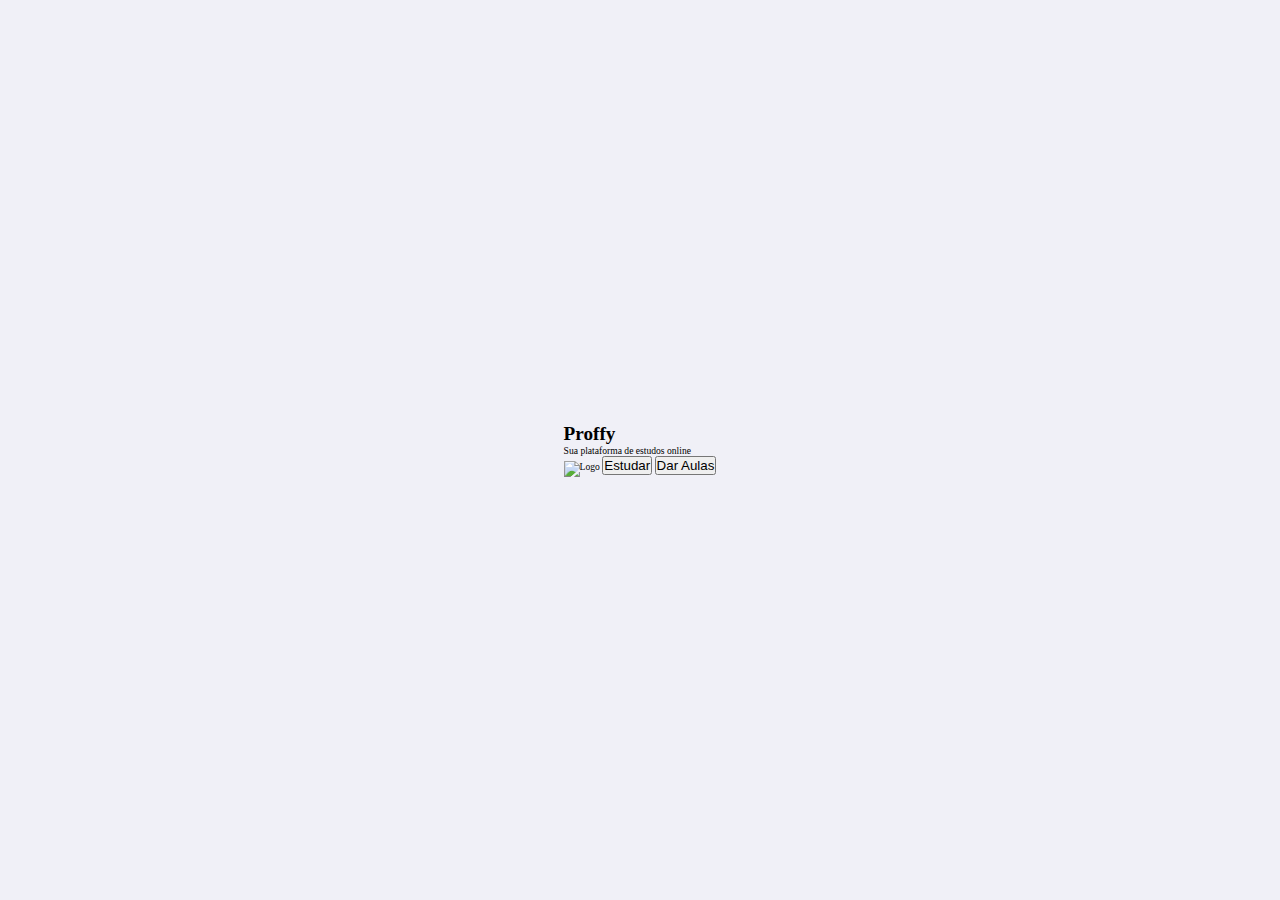
==== index.html @ 30657be7 "Link para google fonts" ====
<!DOCTYPE html>
<html lang="pt_br"> <!-- exemplo lang é um atributo no caso aqui a linguagem-->
<head>
    <meta charset="UTF-8">
    <meta name="viewport" content="width=device-width, initial-scale=1.0">
    <title>Proffy | Sua plataforma de estudos online</title>

    <link rel="stylesheet" href="style.css">


    
<link href="https://fonts.googleapis.com/css2?
family=Archivo:wght@400;700&amp;family=Poppins:wght@400;600&amp;
display=swap" rel="stylesheet">


    

</head>
<body id="page-lading">

    <div id="container">
        <h1>Proffy</h1>

        <p>Sua plataforma de estudos online</p>
        <img src="" alt="Logo">
    
        <button>Estudar</button>
        <button>Dar Aulas</button>

    </div>
    

</body>
</html>
---- style.css ----
:root {
    /*variáveis css */
    --color-background: #F0F0F7;
    --color-primary-lighter: #9871F5;
    --color-primary-light: #916BEA;
    --color-primary: #8257E5;
    --color-primary-dark: #774DD6;
    --color-primary-darker: #6842c2;
    --color-secondary: #04D361;
    --color-secondary-dark: #04BF58;
    --color-title-in-primary: #FFFFFF;
    --color-text-in-primary: #D4C2FF;
    --color-text-title: #32264D;
    --color-text-complement: #9C98A6;
    --color-text-base: #6A6180;
    --color-line-in-white: #E6E6F0;
    --color-input-background: #F8F8FC;
    --color-button-text: #FFFFFF;
    --color-box-base: #FFFFFF;
    --color-box-footer: #FAFAFC;
    --color-small-info: #C1BCCC;

    /* tamanho da font padrão: 16px ou 100% ou 1rem */
    font-size: 60%; /* controle das medidas rem */
}
* {
    margin: 0;
    padding: 0;
    box-sizing: border-box;
}
html,
body{
    height: 100vh;
}

body{
    
    background-color: var(--color-background);
    display: flex;
    align-items: center;
    justify-content: center;
}
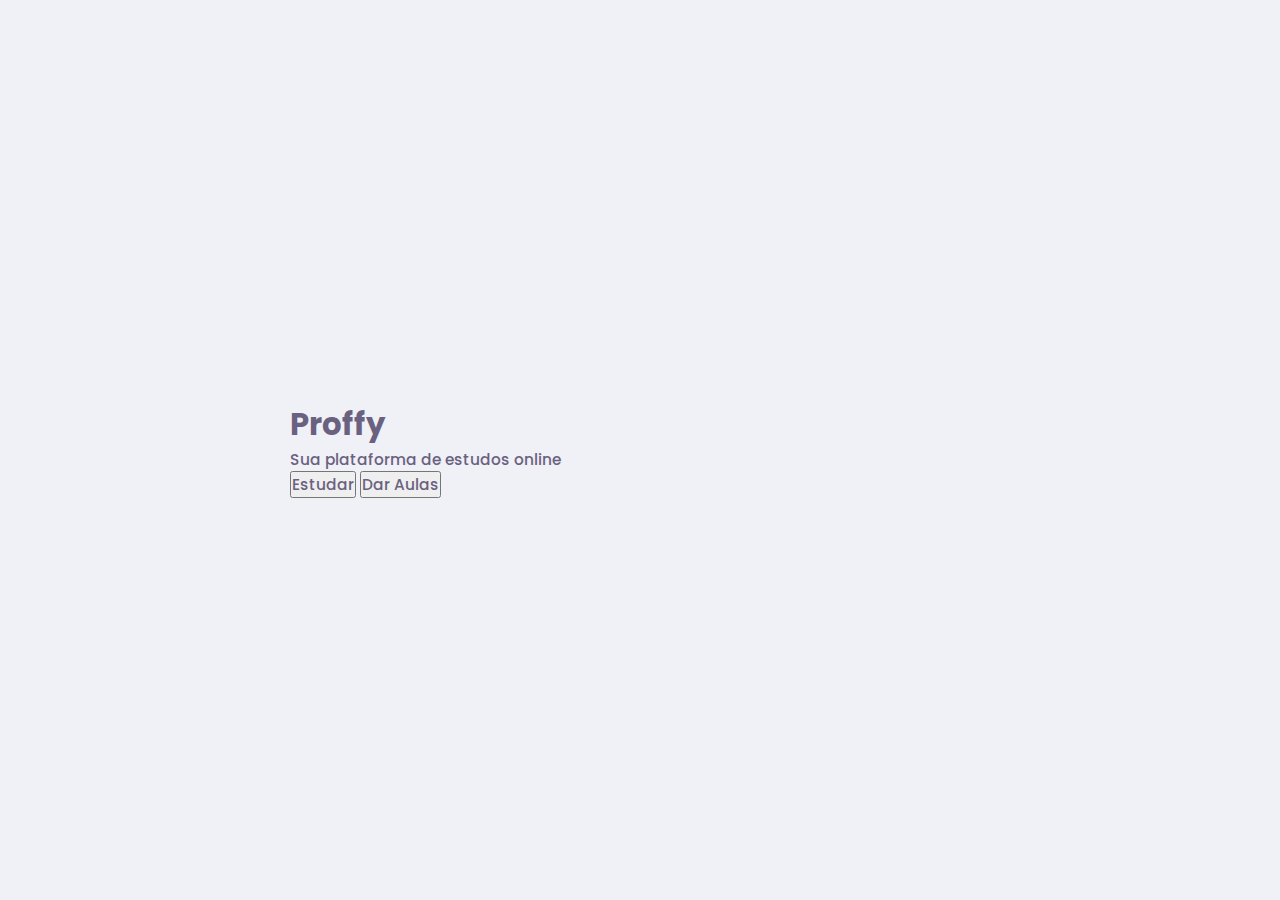
==== commit 0de0d15f: "Retirado imag quebrada e iniciado responsividade no container" ====
--- a/index.html
+++ b/index.html
@@ -7,11 +7,10 @@
 
     <link rel="stylesheet" href="style.css">
 
-
-    
-<link href="https://fonts.googleapis.com/css2?
-family=Archivo:wght@400;700&amp;family=Poppins:wght@400;600&amp;
-display=swap" rel="stylesheet">
+   
+    <link href="https://fonts.googleapis.com/css2?
+    family=Archivo:wght@400;700&amp;family=Poppins:wght@400;600&amp;
+    display=swap" rel="stylesheet">
 
 
     
@@ -23,7 +22,7 @@
         <h1>Proffy</h1>
 
         <p>Sua plataforma de estudos online</p>
-        <img src="" alt="Logo">
+        
     
         <button>Estudar</button>
         <button>Dar Aulas</button>
--- a/style.css
+++ b/style.css
@@ -30,7 +30,7 @@
 }
 html,
 body{
-    height: 100vh;
+    height: 100vh; /* altura*/
 }
 
 body{
@@ -40,4 +40,18 @@
     align-items: center;
     justify-content: center;
 }
+  /*estilizacao nas fontes dos itens abaixo */
+body,
+input,
+button,
+textarea {
+    font: 500 1.6rem Poppins;
+    color: var(--color-text-base);
+}
+
+#container { 
+    /*responsividade no container*/
+    width: 90vw; /*largura*/
+    max-width: 700px; /* se passar de 90vw o maximo da largura será 700px*/
     
+}
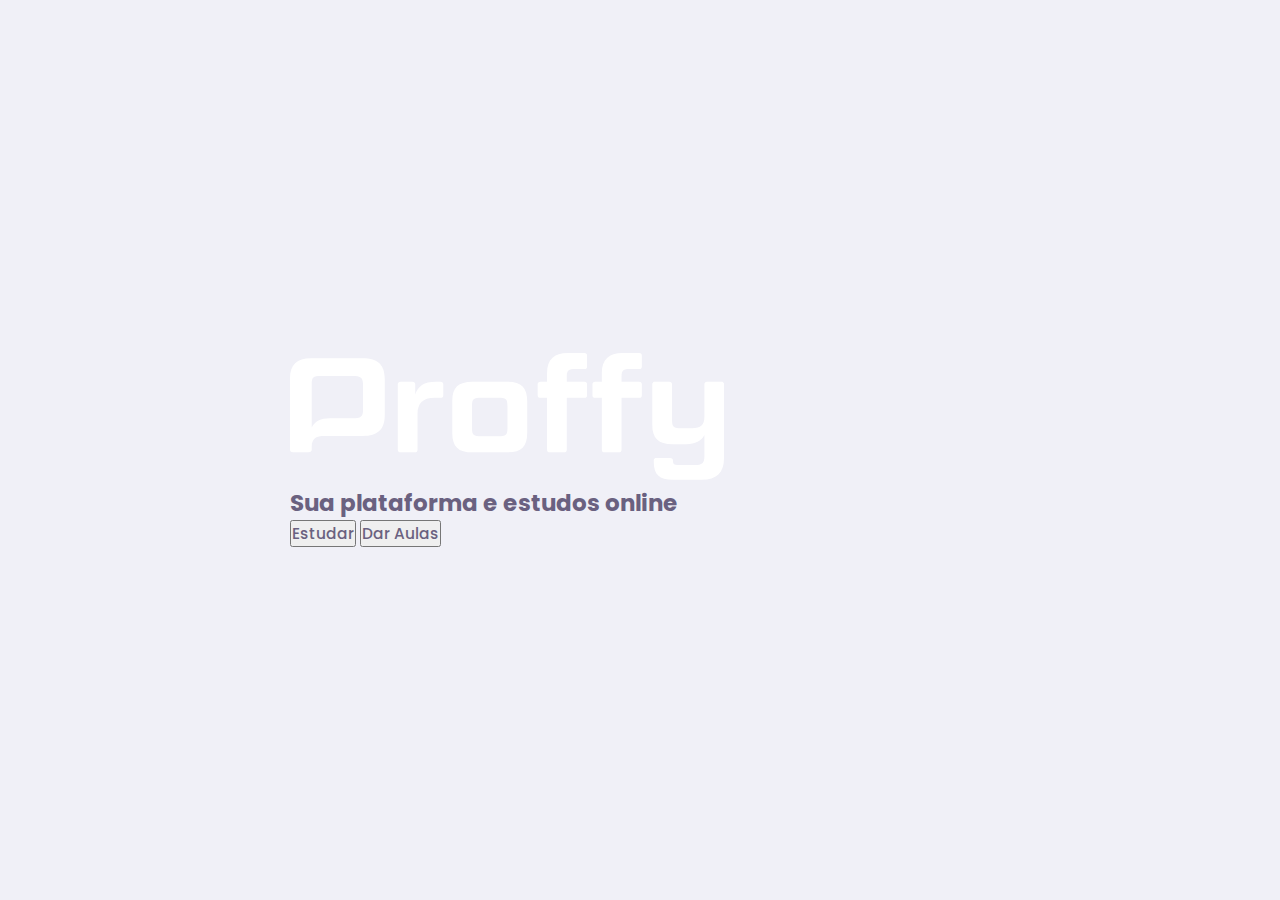
==== commit bd273718: "Mudança no body e aplicando imagem logo" ====
--- a/index.html
+++ b/index.html
@@ -19,11 +19,12 @@
 <body id="page-lading">
 
     <div id="container">
-        <h1>Proffy</h1>
+       <div class="logo-container">
+           <img src="/images/logo.svg" alt="Proffy">
+           <h2>Sua plataforma e estudos online</h2>
+       </div>
 
-        <p>Sua plataforma de estudos online</p>
-        
-    
+           
         <button>Estudar</button>
         <button>Dar Aulas</button>
 
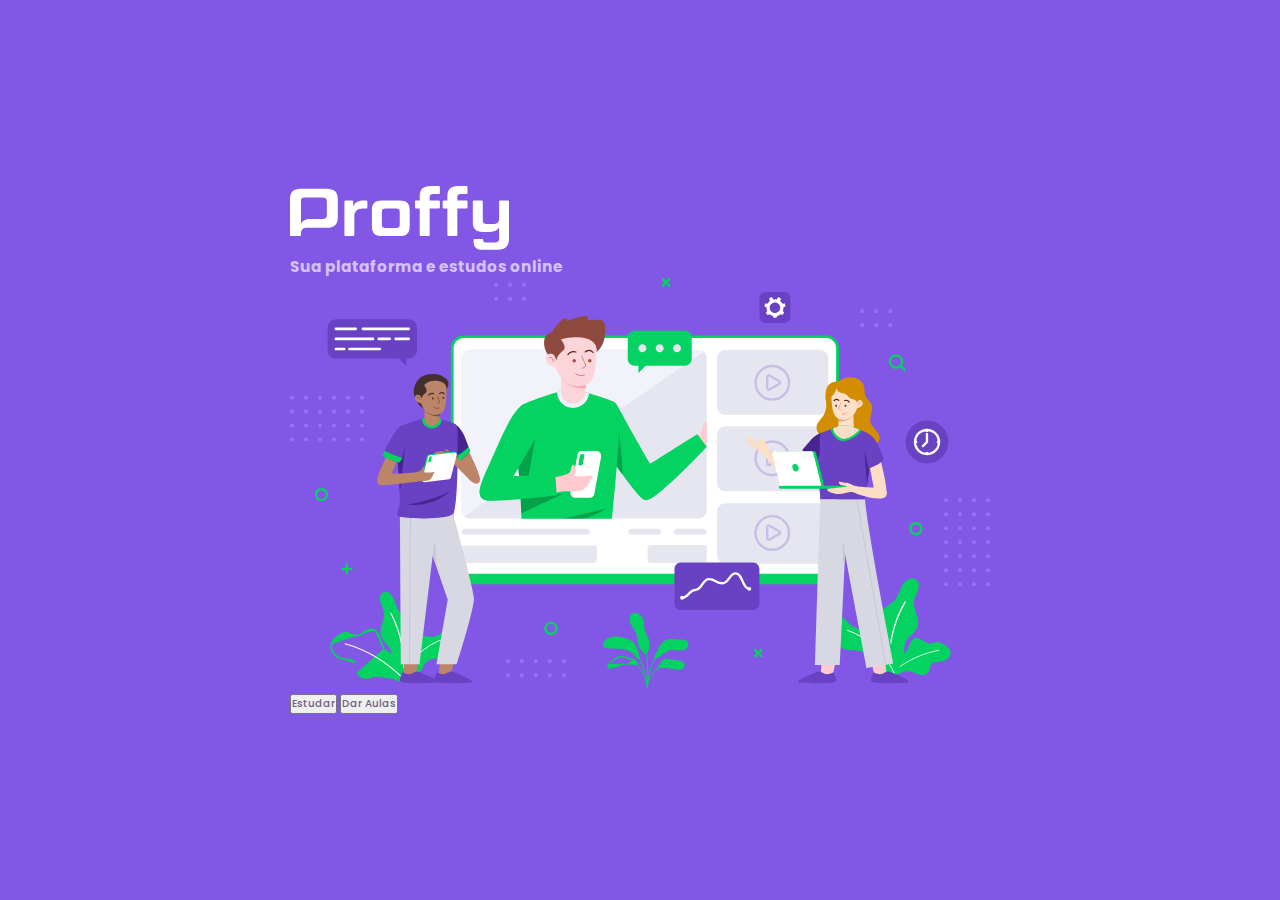
==== commit b09cf9fc: "Achado bug no index.html com erro faltando a letra (n) em landing e implementação da image landing.s" ====
--- a/index.html
+++ b/index.html
@@ -5,24 +5,25 @@
     <meta name="viewport" content="width=device-width, initial-scale=1.0">
     <title>Proffy | Sua plataforma de estudos online</title>
 
-    <link rel="stylesheet" href="style.css">
+    <link rel="stylesheet" href="/styles/main.css">
+    <link rel="stylesheet" href="/styles/partials/page-landing.css">
 
    
     <link href="https://fonts.googleapis.com/css2?
     family=Archivo:wght@400;700&amp;family=Poppins:wght@400;600&amp;
     display=swap" rel="stylesheet">
-
-
-    
+  
 
 </head>
-<body id="page-lading">
+<body id="page-landing">
 
     <div id="container">
        <div class="logo-container">
            <img src="/images/logo.svg" alt="Proffy">
            <h2>Sua plataforma e estudos online</h2>
        </div>
+
+       <img class="hero-image" src="/images/landing.svg" alt="Plataforma de Estudos">
 
            
         <button>Estudar</button>
--- a/styles/main.css
+++ b/styles/main.css
@@ -0,0 +1,57 @@
+:root {
+    /*variáveis css */
+    --color-background: #F0F0F7;
+    --color-primary-lighter: #9871F5;
+    --color-primary-light: #916BEA;
+    --color-primary: #8257E5;
+    --color-primary-dark: #774DD6;
+    --color-primary-darker: #6842c2;
+    --color-secondary: #04D361;
+    --color-secondary-dark: #04BF58;
+    --color-title-in-primary: #FFFFFF;
+    --color-text-in-primary: #D4C2FF;
+    --color-text-title: #32264D;
+    --color-text-complement: #9C98A6;
+    --color-text-base: #6A6180;
+    --color-line-in-white: #E6E6F0;
+    --color-input-background: #F8F8FC;
+    --color-button-text: #FFFFFF;
+    --color-box-base: #FFFFFF;
+    --color-box-footer: #FAFAFC;
+    --color-small-info: #C1BCCC;
+
+    /* tamanho da font padrão: 16px ou 100% ou 1rem */
+    font-size: 60%; /* controle das medidas rem */
+}
+* {
+    margin: 0;
+    padding: 0;
+    box-sizing: border-box;
+}
+html,
+body{
+    height: 100vh; /* altura*/
+}
+
+body{
+    
+    background-color: var(--color-background);
+    display: flex;
+    align-items: center;
+    justify-content: center;
+}
+  /*estilizacao nas fontes dos itens abaixo */
+body,
+input,
+button,
+textarea {
+    font: 500 1.6rem Poppins;
+    color: var(--color-text-base);
+}
+
+#container { 
+    /*responsividade no container*/
+    width: 90vw; /*largura*/
+    max-width: 700px; /* se passar de 90vw o maximo da largura será 700px*/
+    
+}
--- a/styles/partials/page-landing.css
+++ b/styles/partials/page-landing.css
@@ -0,0 +1,18 @@
+:root{
+    font-size: 40%;
+}
+
+#page-landing{
+    background: var(--color-primary);
+}
+
+#page-landing #container{
+    color: var(--color-text-in-primary);
+}
+
+.logo-container img{
+    height: 10rem;
+}
+.hero-image{
+    width: 100%;
+}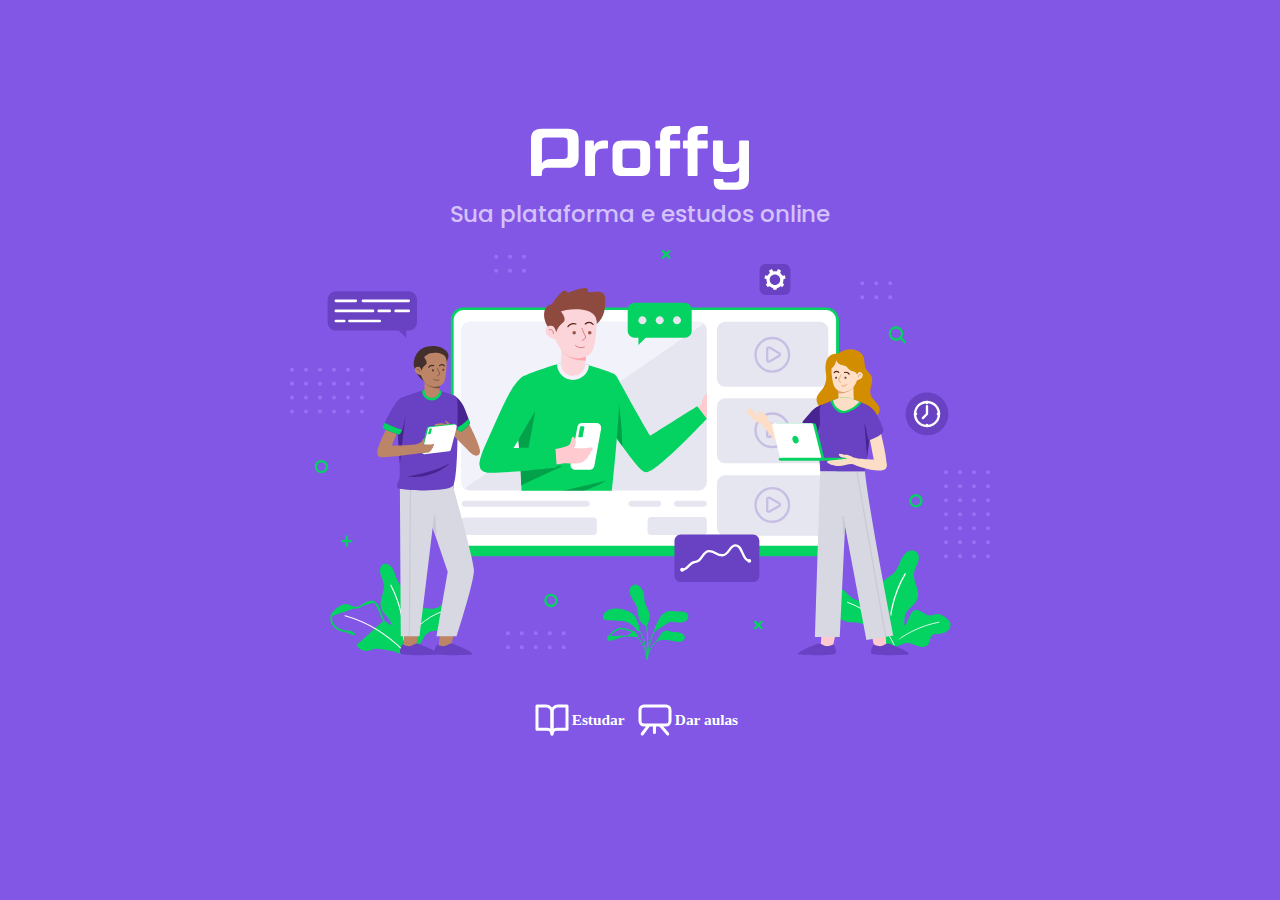
==== commit 9c7240b7: "Estilizando botões" ====
--- a/index.html
+++ b/index.html
@@ -17,18 +17,25 @@
 </head>
 <body id="page-landing">
 
+
     <div id="container">
        <div class="logo-container">
            <img src="/images/logo.svg" alt="Proffy">
            <h2>Sua plataforma e estudos online</h2>
-       </div>
+    </div>
 
-       <img class="hero-image" src="/images/landing.svg" alt="Plataforma de Estudos">
+    <img class="hero-image" src="/images/landing.svg" alt="Plataforma de Estudos">
 
            
-        <button>Estudar</button>
-        <button>Dar Aulas</button>
-
+    <div class="buttons-container">
+        <a class="study" href="/study.html">
+            <img src="/images/icons/study.svg" alt="Estudar">
+            Estudar
+        </a>
+        <a class="give-classes" href="/give-classes.html">
+            <img src="/images/icons/give-classes.svg" alt="Dar aulas">
+            Dar aulas
+        </a>
     </div>
     
 
--- a/styles/partials/page-landing.css
+++ b/styles/partials/page-landing.css
@@ -13,6 +13,42 @@
 .logo-container img{
     height: 10rem;
 }
+
+.logo-container{
+    text-align: center;
+    margin-bottom: 3.2rem;
+}
+
+.logo-container h2{
+    font-weight: 500;
+    font-size: 3.6rem;
+    line-height: 4.6rem;
+    margin-top: 0.8rem;
+}
 .hero-image{
     width: 100%;
+}
+
+.buttons-container{
+    display: flex;
+    justify-content: center;
+    margin: 3.2rem 0;
+}
+.buttons-container a{
+    width: 30rm;
+    height: 10.4rem;
+
+    border-radius: 0.8rem;
+    margin-right: 1.6rem;
+
+    font: 700 2.4rem Arquivo;
+    
+    display: flex;
+    align-items: center;
+    justify-content: center;
+
+    text-decoration: none;
+
+    color: var(--color-button-text);
+
 }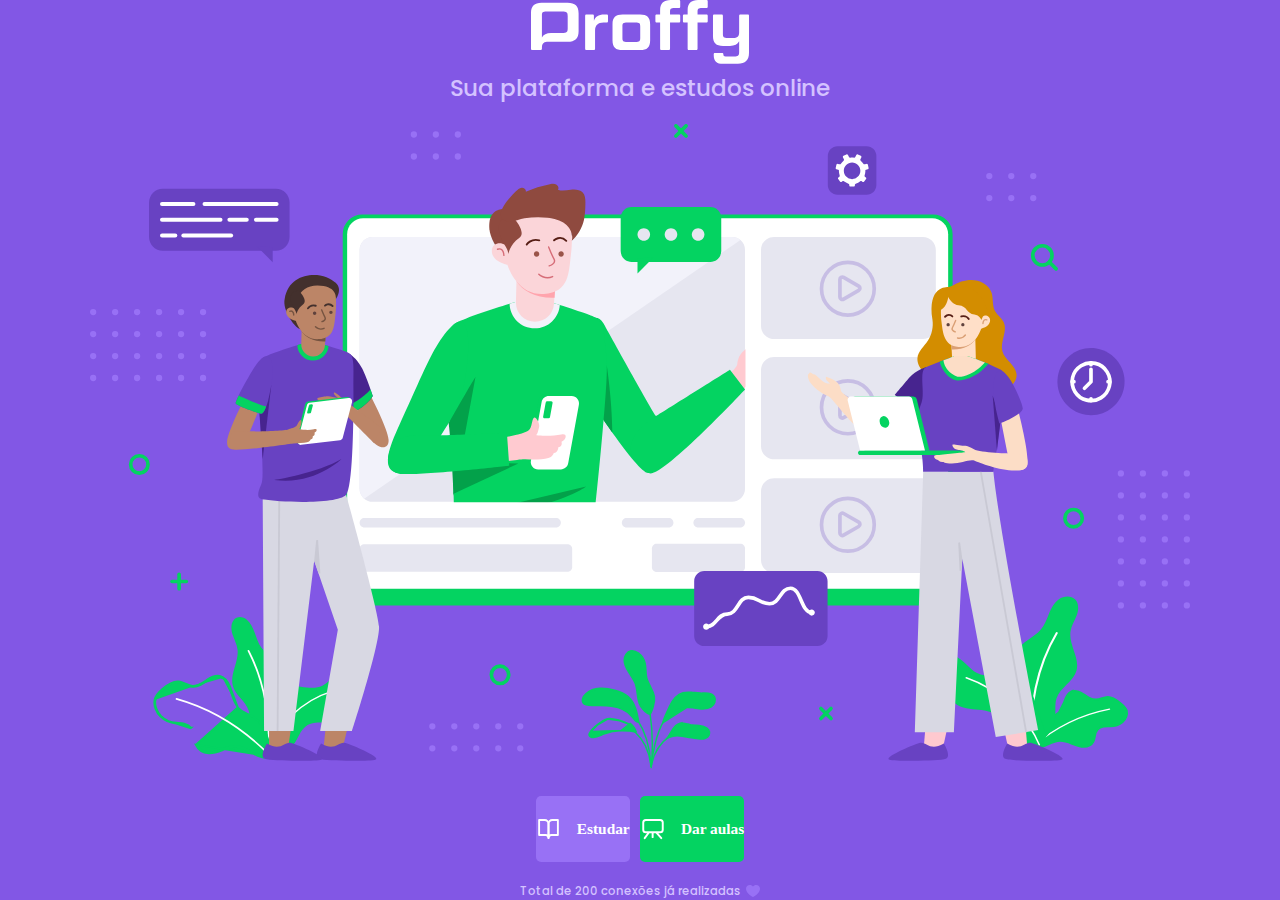
==== commit 9d7d41f9: "Finalizando estilização de botões e trabalhando com responsividade usando @media com max-width de 11" ====
--- a/index.html
+++ b/index.html
@@ -19,23 +19,30 @@
 
 
     <div id="container">
-       <div class="logo-container">
+        <div class="logo-container">
            <img src="/images/logo.svg" alt="Proffy">
            <h2>Sua plataforma e estudos online</h2>
-    </div>
+        </div>
 
-    <img class="hero-image" src="/images/landing.svg" alt="Plataforma de Estudos">
+         <img class="hero-image" src="/images/landing.svg" alt="Plataforma de Estudos">
 
            
-    <div class="buttons-container">
-        <a class="study" href="/study.html">
-            <img src="/images/icons/study.svg" alt="Estudar">
-            Estudar
-        </a>
-        <a class="give-classes" href="/give-classes.html">
-            <img src="/images/icons/give-classes.svg" alt="Dar aulas">
-            Dar aulas
-        </a>
+        <div class="buttons-container">
+            <a class="study" href="/study.html">
+                <img src="/images/icons/study.svg" alt="Estudar">
+                Estudar
+            </a>
+            <a class="give-classes" href="/give-classes.html">
+                <img src="/images/icons/give-classes.svg" alt="Dar aulas">
+                Dar aulas
+             </a>
+        </div>    
+
+
+        <p class="total-connections">
+            Total de 200 conexões já realizadas
+            <img src="/images/icons/purple-heart.svg" alt="Coração roxo">
+        </p>
     </div>
     
 
--- a/styles/partials/page-landing.css
+++ b/styles/partials/page-landing.css
@@ -1,40 +1,40 @@
-:root{
+:root {
     font-size: 40%;
 }
 
-#page-landing{
+#page-landing {
     background: var(--color-primary);
 }
 
-#page-landing #container{
+#page-landing #container {
     color: var(--color-text-in-primary);
 }
 
-.logo-container img{
+.logo-container img {
     height: 10rem;
 }
 
-.logo-container{
+.logo-container {
     text-align: center;
     margin-bottom: 3.2rem;
 }
 
-.logo-container h2{
+.logo-container h2 {
     font-weight: 500;
     font-size: 3.6rem;
     line-height: 4.6rem;
     margin-top: 0.8rem;
 }
-.hero-image{
+.hero-image {
     width: 100%;
 }
 
-.buttons-container{
+.buttons-container {
     display: flex;
     justify-content: center;
     margin: 3.2rem 0;
 }
-.buttons-container a{
+.buttons-container a {
     width: 30rm;
     height: 10.4rem;
 
@@ -49,6 +49,45 @@
 
     text-decoration: none;
 
+    transition: backgroud 0.2; /* usado transição com o hover*/
+
     color: var(--color-button-text);
+}
 
+.buttons-container a img {
+    width: 4rem;
+    margin-right: 2.4rem;
+}
+
+.buttons-container a.study {
+    background: var(--color-primary-lighter);
+}
+.buttons-container a.study:hover { /*usar transition */
+    background: var(--color-primary-light);
+}
+
+.buttons-container a.give-classes {
+    background: var(--color-secondary);
+    margin-right: 0;
+} 
+
+.buttons-container a.give-classes:hover {
+    background: var(--color-secondary-dark);
+}
+
+.total-connections {
+    font-size: 1.8rem;
+
+    display: flex;
+    align-items: center;
+    justify-content: center;
+}
+.total-connections img {
+    margin-left: 0.8rem;
+}
+
+@media (min-width: 1100px) {
+    #page-landing #container {
+        max-width: 1100px; /*vai esticar o layout*/
+    }
 }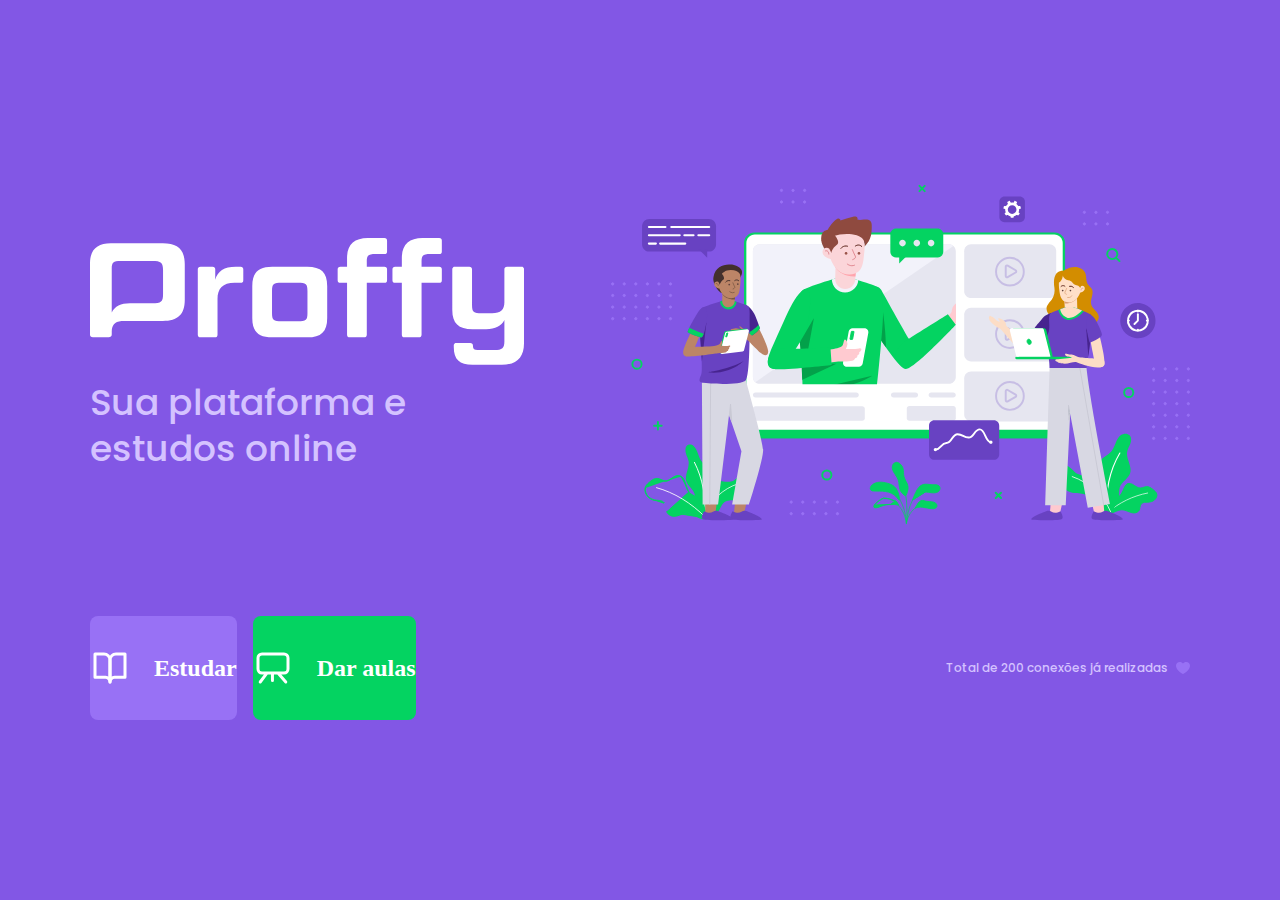
==== commit 042e4cbe: "Implementado shortcut icon ao index e feito refaturação" ====
--- a/index.html
+++ b/index.html
@@ -3,7 +3,11 @@
 <head>
     <meta charset="UTF-8">
     <meta name="viewport" content="width=device-width, initial-scale=1.0">
+    <meta name="theme-color" content="8257E5">
+    
     <title>Proffy | Sua plataforma de estudos online</title>
+
+    <link rel="shortcut icon" href="/images/favicon.png" type="image/png">
 
     <link rel="stylesheet" href="/styles/main.css">
     <link rel="stylesheet" href="/styles/partials/page-landing.css">
--- a/styles/main.css
+++ b/styles/main.css
@@ -53,5 +53,10 @@
     /*responsividade no container*/
     width: 90vw; /*largura*/
     max-width: 700px; /* se passar de 90vw o maximo da largura será 700px*/
-    
 }
+
+@media (min-width: 700px) { /*a partir deste valor será esta @media*/
+    :root {
+        font-size: 62.5%; /* todo 1rem vai ser proporcional a 10px*/
+    }
+}
--- a/styles/partials/page-landing.css
+++ b/styles/partials/page-landing.css
@@ -1,7 +1,3 @@
-:root {
-    font-size: 40%;
-}
-
 #page-landing {
     background: var(--color-primary);
 }
@@ -31,14 +27,14 @@
 
 .buttons-container {
     display: flex;
-    justify-content: center;
+    justify-content: center; /*sera sobrescrito quando tiver em tela grande por flex start impementado mais adiante*/
     margin: 3.2rem 0;
 }
 .buttons-container a {
     width: 30rm;
     height: 10.4rem;
 
-    border-radius: 0.8rem;
+    border-radius: .8rem;
     margin-right: 1.6rem;
 
     font: 700 2.4rem Arquivo;
@@ -86,8 +82,48 @@
     margin-left: 0.8rem;
 }
 
+@media (max-width: 699) { /*até este valor será este @media*/
+    :root {
+        font-size: 40%; 
+    }
+    
+}
+
 @media (min-width: 1100px) {
     #page-landing #container {
         max-width: 1100px; /*vai esticar o layout*/
-    }
+        display: grid;
+        grid-template-columns: 2fr 1fr 2fr;
+        grid-template-rows: 350px 1fr;
+        grid-template-areas: /*definindo areas estratégicas para os elementos conforme abaixo*/
+        "proffy image image"
+        "button button texting";
+        column-gap: 87px;
+        row-gap: 86px;
+}
+
+.logo-container {
+    grid-area: proffy;
+    text-align: initial;
+    align-self: center; /*mantem o ogo dentro do grid*/
+    margin: 0;
+}
+
+.logo-container img {
+    height: 127%;
+}
+.hero-image {
+    grid-area: image;
+    height: 350px;
+}
+.buttons-container {
+    grid-area: button;
+    justify-content: flex-start; /*ira sobreescrever o o justify-content: center quando estiver em telas grandes*/
+    margin: 0;
+}
+.total-connections {
+    grid-area: texting;
+    justify-self: end;
+    font-size: 1.2rem;
+}
 }